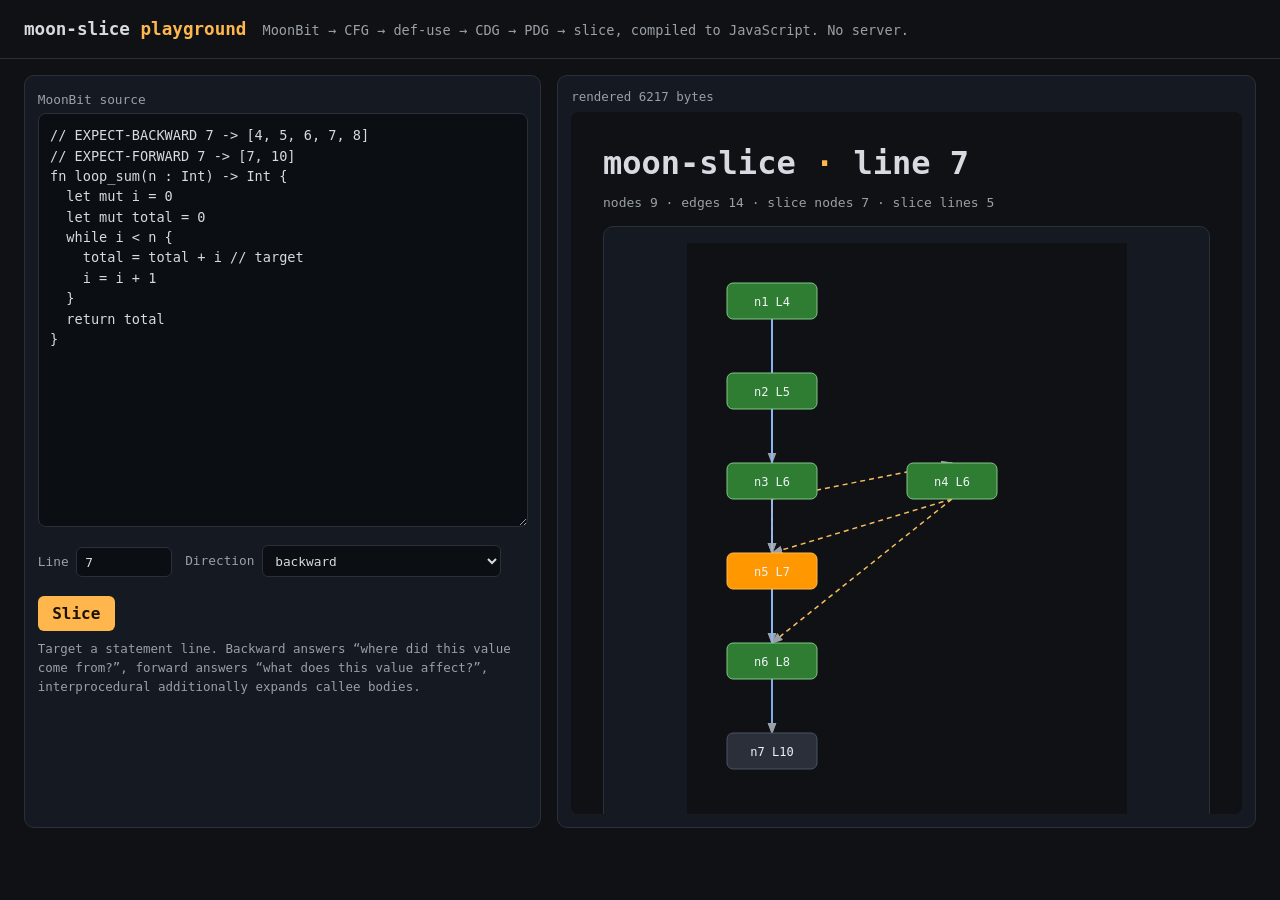
==== web/index.html @ 94f7b142 "feat: browser playground (MoonBit to JS, single-page UI)" ====
<!doctype html>
<html lang="en">
<head>
<meta charset="utf-8">
<meta name="viewport" content="width=device-width, initial-scale=1">
<title>moon-slice playground</title>
<style>
:root{--bg:#0f1115;--panel:#151922;--line:#2b2f3a;--text:#d7dae0;--muted:#9aa0a6;--accent:#ffb74d;--blue:#8ab4f8}
*{box-sizing:border-box}
body{margin:0;background:var(--bg);color:var(--text);font-family:ui-monospace,Menlo,Consolas,monospace}
header{display:flex;align-items:baseline;gap:1rem;padding:1.2rem 1.5rem;border-bottom:1px solid var(--line)}
header h1{margin:0;font-size:1.1rem}
header h1 span{color:var(--accent)}
header p{margin:0;color:var(--muted);font-size:.85rem}
main{display:grid;grid-template-columns:minmax(360px,42%) 1fr;gap:1rem;padding:1rem 1.5rem}
section{background:var(--panel);border:1px solid var(--line);border-radius:10px;padding:.8rem}
label{display:block;color:var(--muted);font-size:.8rem;margin:.2rem 0 .35rem}
textarea{width:100%;height:46vh;resize:vertical;background:#0b0e13;color:var(--text);border:1px solid var(--line);border-radius:8px;padding:.7rem;font:inherit;font-size:.85rem;line-height:1.5}
.controls{display:flex;flex-wrap:wrap;gap:.8rem;align-items:end;margin-top:.7rem}
.controls input,.controls select{background:#0b0e13;color:var(--text);border:1px solid var(--line);border-radius:6px;padding:.4rem .5rem;font:inherit}
.controls input[type=number]{width:6rem}
button{background:var(--accent);color:#1b1200;border:0;border-radius:6px;padding:.5rem .9rem;font:inherit;font-weight:700;cursor:pointer}
button:hover{filter:brightness(1.08)}
.hint{color:var(--muted);font-size:.78rem;margin:.6rem 0 0;line-height:1.5}
.right{display:flex;flex-direction:column;gap:.5rem}
.status{color:var(--muted);font-size:.78rem}
iframe{width:100%;height:78vh;border:0;border-radius:8px;background:#0f1115}
@media(max-width:900px){main{grid-template-columns:1fr}textarea{height:34vh}iframe{height:60vh}}
</style>
</head>
<body>
<header>
  <h1>moon-slice <span>playground</span></h1>
  <p>MoonBit → CFG → def-use → CDG → PDG → slice, compiled to JavaScript. No server.</p>
</header>
<main>
  <section class="left">
    <label for="source">MoonBit source</label>
    <textarea id="source" spellcheck="false">// EXPECT-BACKWARD 7 -> [4, 5, 6, 7, 8]
// EXPECT-FORWARD 7 -> [7, 10]
fn loop_sum(n : Int) -> Int {
  let mut i = 0
  let mut total = 0
  while i < n {
    total = total + i // target
    i = i + 1
  }
  return total
}
</textarea>
    <div class="controls">
      <label>Line <input id="line" type="number" value="7" min="1"></label>
      <label>Direction
        <select id="direction">
          <option value="backward">backward</option>
          <option value="forward">forward</option>
          <option value="interprocedural">interprocedural (backward)</option>
        </select>
      </label>
      <button id="run">Slice</button>
    </div>
    <p class="hint">Target a statement line. Backward answers “where did this value come from?”, forward answers “what does this value affect?”, interprocedural additionally expands callee bodies.</p>
  </section>
  <section class="right">
    <div class="status" id="status">loading engine…</div>
    <iframe id="out" title="moon-slice report"></iframe>
  </section>
</main>
<script>
  globalThis.moonSliceReadInput = () => [
    document.getElementById('direction').value,
    document.getElementById('line').value,
    document.getElementById('source').value,
  ].join('@@MOONSLICE@@');

  globalThis.moonSliceWriteOutput = (html) => {
    document.getElementById('out').srcdoc = html;
    document.getElementById('status').textContent = 'rendered ' + html.length + ' bytes';
  };

  function run() {
    const old = document.getElementById('engine');
    if (old) old.remove();
    document.getElementById('status').textContent = 'running…';
    const s = document.createElement('script');
    s.id = 'engine';
    s.src = 'moon-slice.js?t=' + Date.now();
    s.onerror = () => {
      document.getElementById('status').textContent = 'failed to load moon-slice.js — run bash web/build.sh';
    };
    document.body.appendChild(s);
  }

  document.getElementById('run').addEventListener('click', run);
  window.addEventListener('DOMContentLoaded', run);
</script>
</body>
</html>
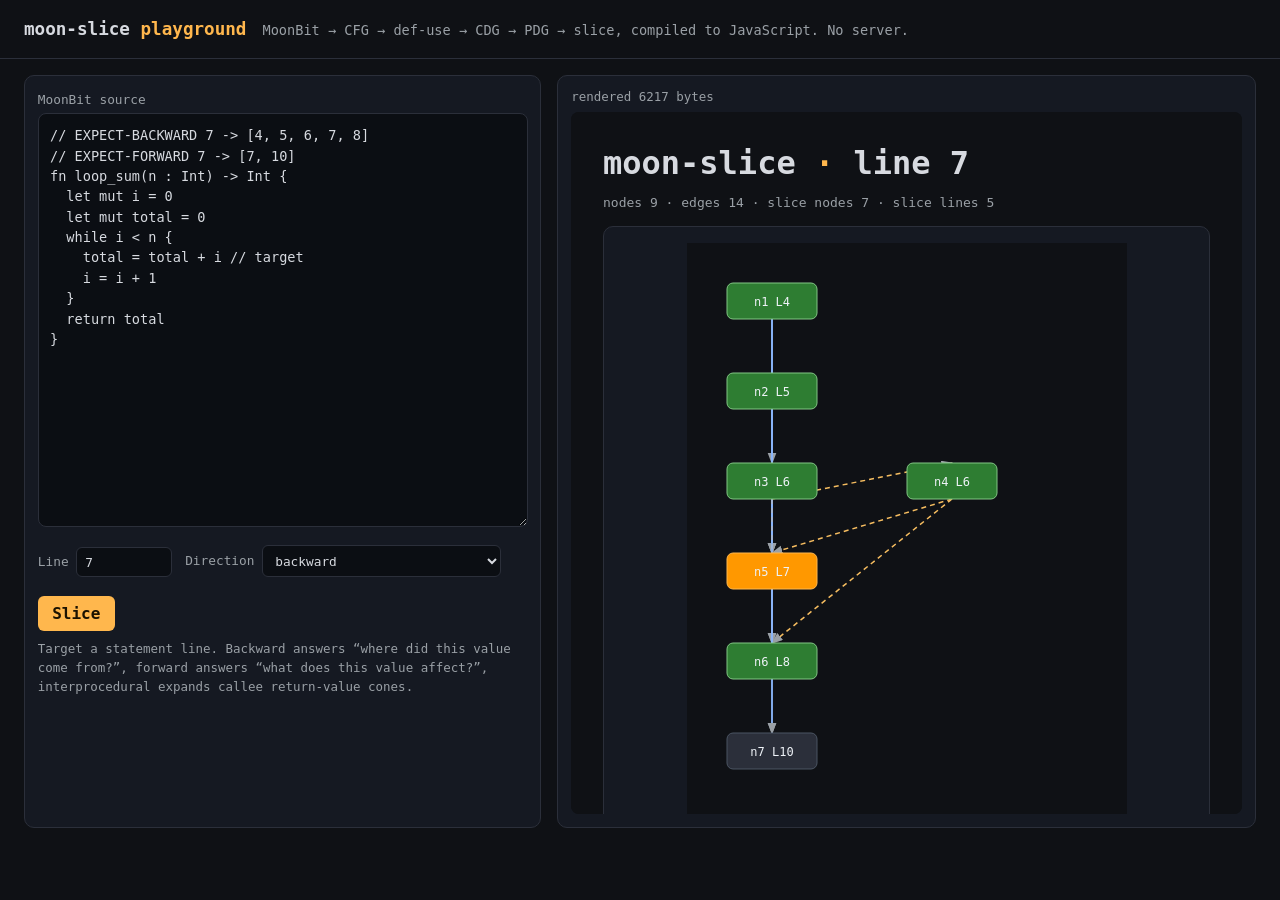
==== commit b183c3fa: "feat: return-cone interprocedural slicing and precise docs" ====
--- a/web/index.html
+++ b/web/index.html
@@ -59,7 +59,7 @@
       </label>
       <button id="run">Slice</button>
     </div>
-    <p class="hint">Target a statement line. Backward answers “where did this value come from?”, forward answers “what does this value affect?”, interprocedural additionally expands callee bodies.</p>
+    <p class="hint">Target a statement line. Backward answers “where did this value come from?”, forward answers “what does this value affect?”, interprocedural expands callee return-value cones.</p>
   </section>
   <section class="right">
     <div class="status" id="status">loading engine…</div>
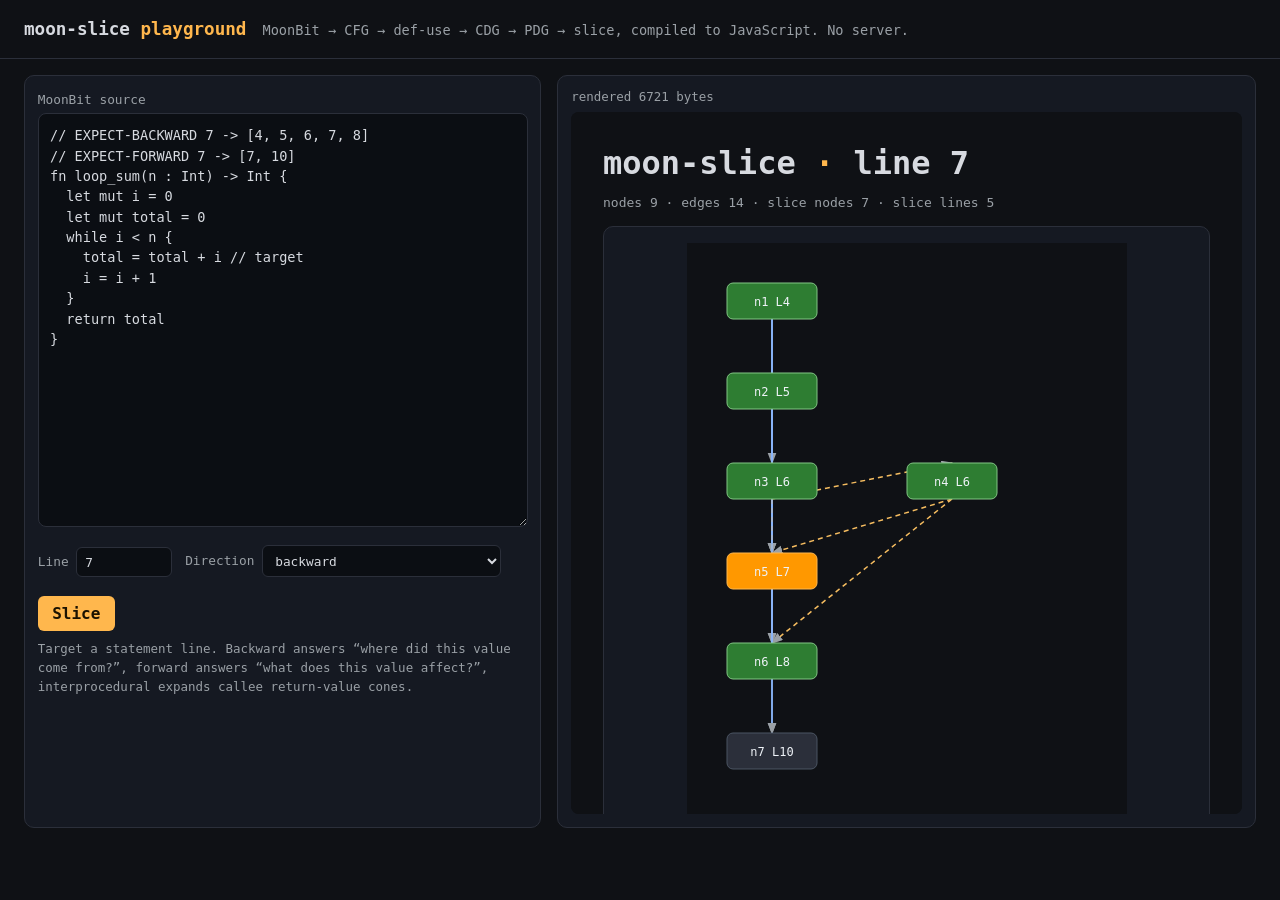
==== commit 5bd1e4b6: "fix: harden analysis, report escaping, CLI errors and playground Review findings, each with a regres" ====
--- a/web/index.html
+++ b/web/index.html
@@ -62,34 +62,56 @@
     <p class="hint">Target a statement line. Backward answers “where did this value come from?”, forward answers “what does this value affect?”, interprocedural expands callee return-value cones.</p>
   </section>
   <section class="right">
-    <div class="status" id="status">loading engine…</div>
+    <div class="status" id="status" role="status" aria-live="polite">loading engine…</div>
     <iframe id="out" title="moon-slice report"></iframe>
+    <iframe id="engine" title="analysis engine" aria-hidden="true" hidden></iframe>
   </section>
 </main>
 <script>
-  globalThis.moonSliceReadInput = () => [
-    document.getElementById('direction').value,
-    document.getElementById('line').value,
-    document.getElementById('source').value,
-  ].join('@@MOONSLICE@@');
+  let runSerial = 0;
 
-  globalThis.moonSliceWriteOutput = (html) => {
+  function currentInput() {
+    return {
+      direction: document.getElementById('direction').value,
+      line: document.getElementById('line').value,
+      source: document.getElementById('source').value,
+    };
+  }
+
+  function run() {
+    const serial = ++runSerial;
+    const old = document.getElementById('engine');
+    if (old) old.remove();
+    const status = document.getElementById('status');
+    status.textContent = 'running…';
+    const frame = document.createElement('iframe');
+    frame.id = 'engine';
+    frame.title = 'analysis engine';
+    frame.hidden = true;
+    const input = currentInput();
+    const token = String(serial);
+    const closeTag = '<' + '/script>';
+    frame.srcdoc = `<!doctype html><script>
+      globalThis.moonSliceReadInput = () => parent.moonSliceReadInput(${JSON.stringify(token)});
+      globalThis.moonSliceWriteOutput = (html) => parent.moonSliceWriteOutput(${JSON.stringify(token)}, html);
+    ${closeTag}<script src="moon-slice.js?run=${serial}">${closeTag}`;
+    frame.onerror = () => {
+      if (serial === runSerial) status.textContent = 'failed to load moon-slice.js — run bash web/build.sh';
+    };
+    document.querySelector('.right').appendChild(frame);
+  }
+
+  globalThis.moonSliceReadInput = (token) => {
+    if (token !== String(runSerial)) return 'backward\n0\n';
+    const input = currentInput();
+    return input.direction + '\n' + input.line + '\n' + input.source;
+  };
+
+  globalThis.moonSliceWriteOutput = (token, html) => {
+    if (token !== String(runSerial)) return;
     document.getElementById('out').srcdoc = html;
     document.getElementById('status').textContent = 'rendered ' + html.length + ' bytes';
   };
-
-  function run() {
-    const old = document.getElementById('engine');
-    if (old) old.remove();
-    document.getElementById('status').textContent = 'running…';
-    const s = document.createElement('script');
-    s.id = 'engine';
-    s.src = 'moon-slice.js?t=' + Date.now();
-    s.onerror = () => {
-      document.getElementById('status').textContent = 'failed to load moon-slice.js — run bash web/build.sh';
-    };
-    document.body.appendChild(s);
-  }
 
   document.getElementById('run').addEventListener('click', run);
   window.addEventListener('DOMContentLoaded', run);
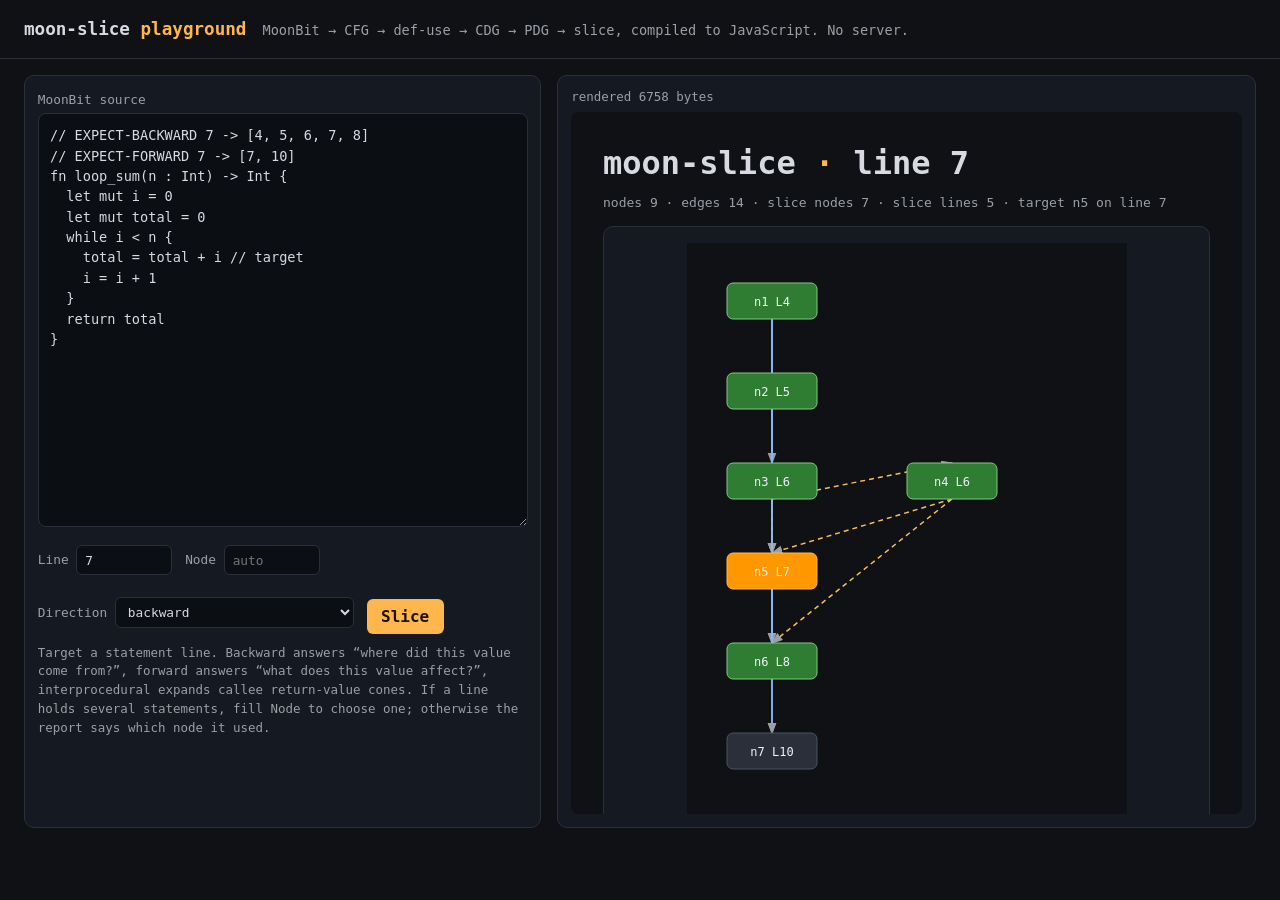
==== commit 94283d49: "release: 0.3.0 precision oracle, target selection, linear hot paths Accuracy - Add an independent pr" ====
--- a/web/index.html
+++ b/web/index.html
@@ -50,6 +50,7 @@
 </textarea>
     <div class="controls">
       <label>Line <input id="line" type="number" value="7" min="1"></label>
+      <label>Node <input id="node" type="number" min="0" placeholder="auto" title="Optional: pick a specific node id when several statements share a line"></label>
       <label>Direction
         <select id="direction">
           <option value="backward">backward</option>
@@ -59,7 +60,7 @@
       </label>
       <button id="run">Slice</button>
     </div>
-    <p class="hint">Target a statement line. Backward answers “where did this value come from?”, forward answers “what does this value affect?”, interprocedural expands callee return-value cones.</p>
+    <p class="hint">Target a statement line. Backward answers “where did this value come from?”, forward answers “what does this value affect?”, interprocedural expands callee return-value cones. If a line holds several statements, fill Node to choose one; otherwise the report says which node it used.</p>
   </section>
   <section class="right">
     <div class="status" id="status" role="status" aria-live="polite">loading engine…</div>
@@ -74,6 +75,7 @@
     return {
       direction: document.getElementById('direction').value,
       line: document.getElementById('line').value,
+      node: document.getElementById('node').value,
       source: document.getElementById('source').value,
     };
   }
@@ -102,9 +104,9 @@
   }
 
   globalThis.moonSliceReadInput = (token) => {
-    if (token !== String(runSerial)) return 'backward\n0\n';
+    if (token !== String(runSerial)) return 'backward\n0\n\n';
     const input = currentInput();
-    return input.direction + '\n' + input.line + '\n' + input.source;
+    return input.direction + '\n' + input.line + '\n' + input.node + '\n' + input.source;
   };
 
   globalThis.moonSliceWriteOutput = (token, html) => {
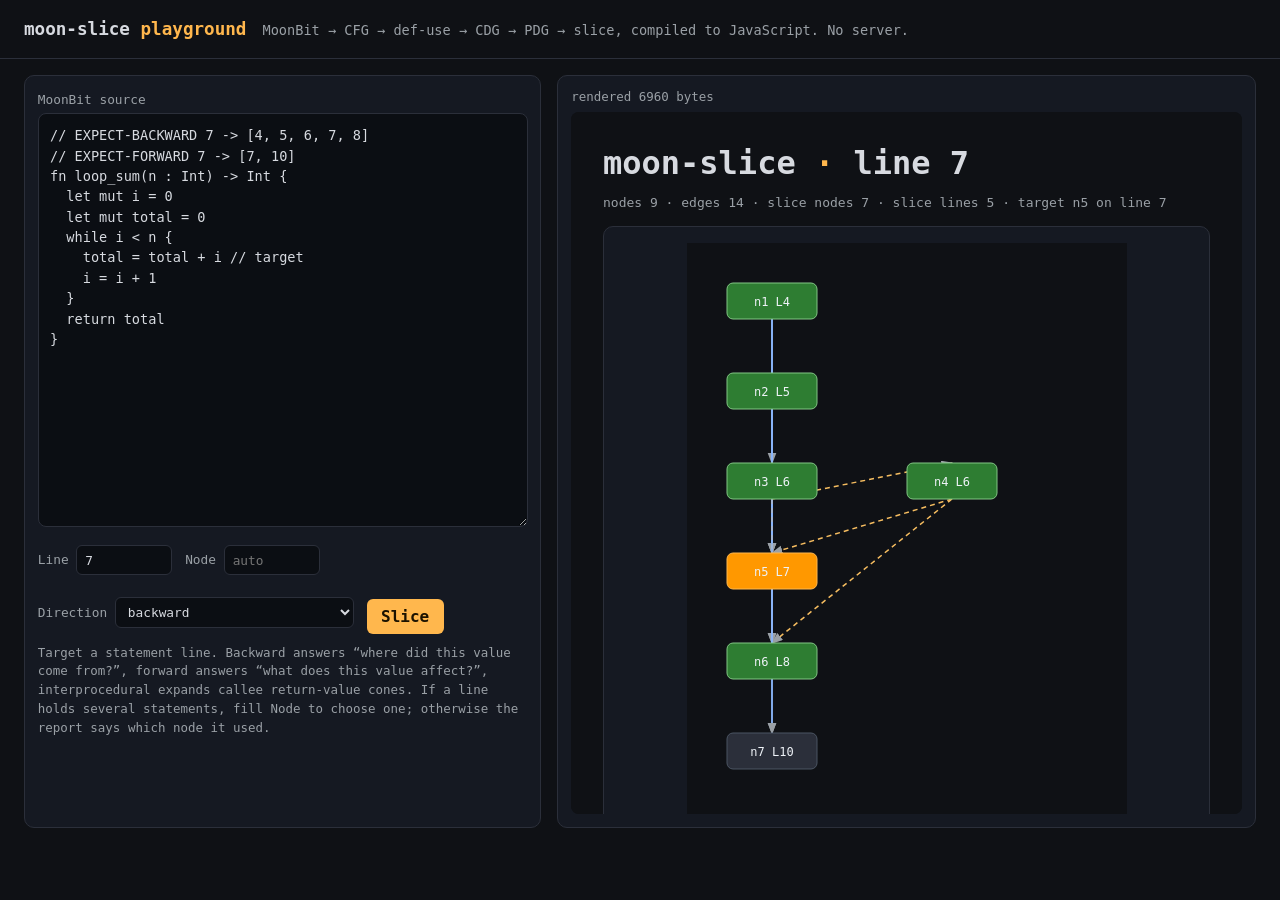
==== commit 87165271: "fix: analyse impl methods, restore sound interprocedural cone, harden edges Fixes from an adversaria" ====
--- a/web/index.html
+++ b/web/index.html
@@ -90,13 +90,16 @@
     frame.id = 'engine';
     frame.title = 'analysis engine';
     frame.hidden = true;
+    // The engine URL is stable on purpose: a fresh iframe gives each run a
+    // fresh global scope, while the stable URL lets the browser reuse its
+    // cached copy of the 10 MB bundle instead of re-downloading it per click.
     const input = currentInput();
     const token = String(serial);
     const closeTag = '<' + '/script>';
     frame.srcdoc = `<!doctype html><script>
       globalThis.moonSliceReadInput = () => parent.moonSliceReadInput(${JSON.stringify(token)});
       globalThis.moonSliceWriteOutput = (html) => parent.moonSliceWriteOutput(${JSON.stringify(token)}, html);
-    ${closeTag}<script src="moon-slice.js?run=${serial}">${closeTag}`;
+    ${closeTag}<script src="moon-slice.js?v=4">${closeTag}`;
     frame.onerror = () => {
       if (serial === runSerial) status.textContent = 'failed to load moon-slice.js — run bash web/build.sh';
     };
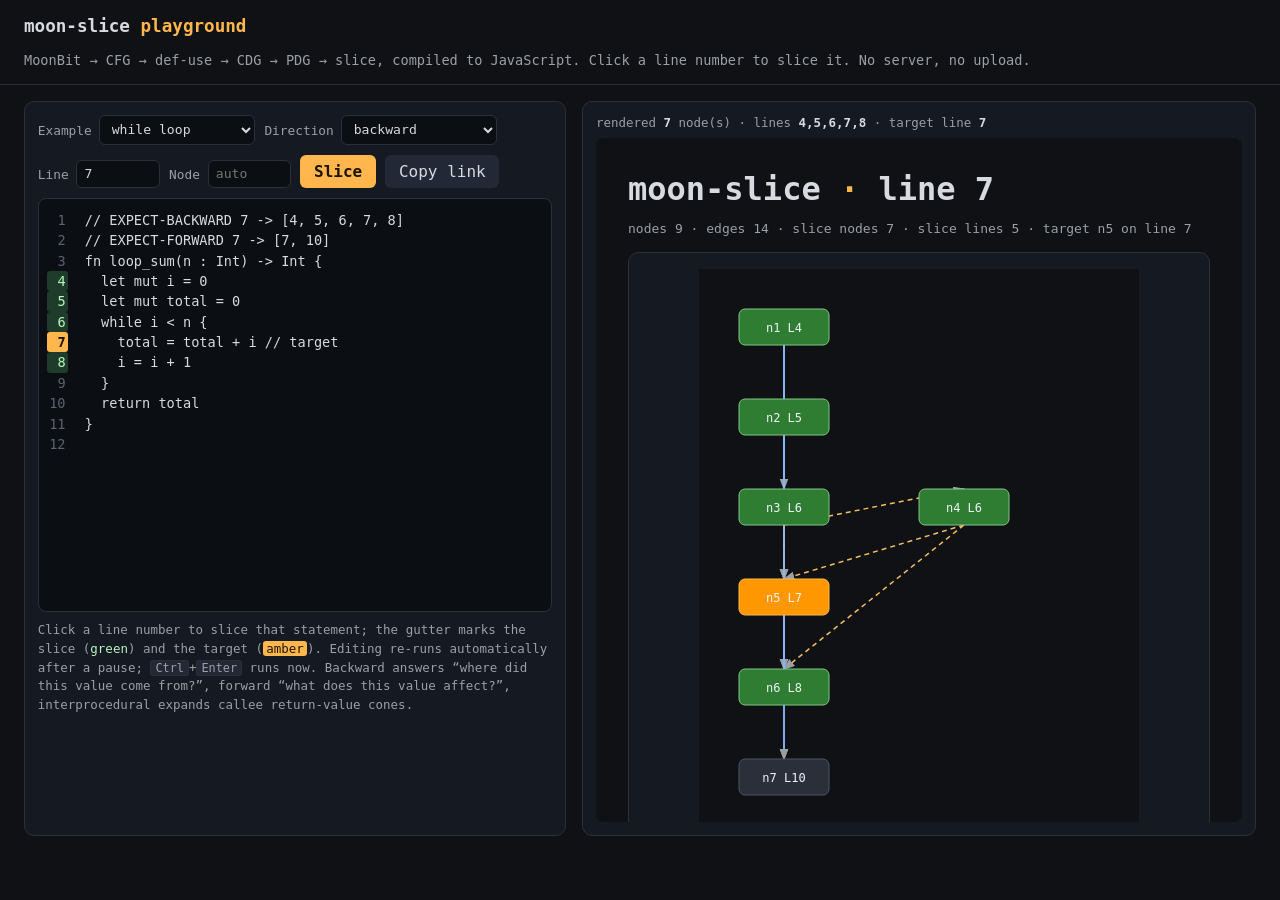
==== commit 965e36c4: "Release 0.6.0: package liveness, click-to-slice playground unused --dir D answers the question dead " ====
--- a/web/index.html
+++ b/web/index.html
@@ -5,62 +5,73 @@
 <meta name="viewport" content="width=device-width, initial-scale=1">
 <title>moon-slice playground</title>
 <style>
-:root{--bg:#0f1115;--panel:#151922;--line:#2b2f3a;--text:#d7dae0;--muted:#9aa0a6;--accent:#ffb74d;--blue:#8ab4f8}
+:root{--bg:#0f1115;--panel:#151922;--line:#2b2f3a;--text:#d7dae0;--muted:#9aa0a6;--accent:#ffb74d;--blue:#8ab4f8;--hit:#1f3b2a;--hitfg:#b7f7c1}
 *{box-sizing:border-box}
 body{margin:0;background:var(--bg);color:var(--text);font-family:ui-monospace,Menlo,Consolas,monospace}
-header{display:flex;align-items:baseline;gap:1rem;padding:1.2rem 1.5rem;border-bottom:1px solid var(--line)}
+header{display:flex;align-items:baseline;gap:1rem;padding:1rem 1.5rem;border-bottom:1px solid var(--line);flex-wrap:wrap}
 header h1{margin:0;font-size:1.1rem}
 header h1 span{color:var(--accent)}
 header p{margin:0;color:var(--muted);font-size:.85rem}
-main{display:grid;grid-template-columns:minmax(360px,42%) 1fr;gap:1rem;padding:1rem 1.5rem}
+main{display:grid;grid-template-columns:minmax(380px,44%) 1fr;gap:1rem;padding:1rem 1.5rem}
 section{background:var(--panel);border:1px solid var(--line);border-radius:10px;padding:.8rem}
 label{display:block;color:var(--muted);font-size:.8rem;margin:.2rem 0 .35rem}
-textarea{width:100%;height:46vh;resize:vertical;background:#0b0e13;color:var(--text);border:1px solid var(--line);border-radius:8px;padding:.7rem;font:inherit;font-size:.85rem;line-height:1.5}
-.controls{display:flex;flex-wrap:wrap;gap:.8rem;align-items:end;margin-top:.7rem}
-.controls input,.controls select{background:#0b0e13;color:var(--text);border:1px solid var(--line);border-radius:6px;padding:.4rem .5rem;font:inherit}
-.controls input[type=number]{width:6rem}
-button{background:var(--accent);color:#1b1200;border:0;border-radius:6px;padding:.5rem .9rem;font:inherit;font-weight:700;cursor:pointer}
+.toolbar{display:flex;flex-wrap:wrap;gap:.6rem;align-items:end;margin-bottom:.6rem}
+.toolbar label{margin:0}
+select,input[type=number]{background:#0b0e13;color:var(--text);border:1px solid var(--line);border-radius:6px;padding:.35rem .45rem;font:inherit;font-size:.82rem}
+input[type=number]{width:5.2rem}
+button{background:var(--accent);color:#1b1200;border:0;border-radius:6px;padding:.45rem .85rem;font:inherit;font-weight:700;cursor:pointer}
+button.ghost{background:#222836;color:var(--text);font-weight:400}
 button:hover{filter:brightness(1.08)}
+.editor{display:flex;border:1px solid var(--line);border-radius:8px;background:#0b0e13;overflow:hidden;height:46vh}
+.gutter{flex:0 0 auto;overflow:hidden;padding:.7rem .35rem .7rem .5rem;text-align:right;color:#5c6370;font-size:.85rem;line-height:1.5;user-select:none}
+.gutter i{display:block;font-style:normal;padding:0 .15rem;border-radius:3px;cursor:pointer}
+.gutter i:hover{color:var(--text);background:#1b2130}
+.gutter i.hit{color:var(--hitfg);background:var(--hit)}
+.gutter i.target{background:var(--accent);color:#1b1200;font-weight:700}
+textarea{flex:1 1 auto;width:100%;border:0;outline:0;resize:none;background:transparent;color:var(--text);padding:.7rem;font:inherit;font-size:.85rem;line-height:1.5;white-space:pre;overflow:auto}
 .hint{color:var(--muted);font-size:.78rem;margin:.6rem 0 0;line-height:1.5}
+.hint kbd{background:#222836;border:1px solid var(--line);border-radius:3px;padding:0 .25rem;font-size:.95em}
 .right{display:flex;flex-direction:column;gap:.5rem}
-.status{color:var(--muted);font-size:.78rem}
-iframe{width:100%;height:78vh;border:0;border-radius:8px;background:#0f1115}
-@media(max-width:900px){main{grid-template-columns:1fr}textarea{height:34vh}iframe{height:60vh}}
+.status{color:var(--muted);font-size:.78rem;min-height:1.1em}
+.status b{color:var(--text);font-weight:600}
+iframe{width:100%;height:76vh;border:0;border-radius:8px;background:#0f1115}
+@media(max-width:900px){main{grid-template-columns:1fr}.editor{height:34vh}iframe{height:60vh}}
 </style>
 </head>
 <body>
 <header>
   <h1>moon-slice <span>playground</span></h1>
-  <p>MoonBit → CFG → def-use → CDG → PDG → slice, compiled to JavaScript. No server.</p>
+  <p>MoonBit → CFG → def-use → CDG → PDG → slice, compiled to JavaScript. Click a line number to slice it. No server, no upload.</p>
 </header>
 <main>
   <section class="left">
-    <label for="source">MoonBit source</label>
-    <textarea id="source" spellcheck="false">// EXPECT-BACKWARD 7 -> [4, 5, 6, 7, 8]
-// EXPECT-FORWARD 7 -> [7, 10]
-fn loop_sum(n : Int) -> Int {
-  let mut i = 0
-  let mut total = 0
-  while i < n {
-    total = total + i // target
-    i = i + 1
-  }
-  return total
-}
-</textarea>
-    <div class="controls">
-      <label>Line <input id="line" type="number" value="7" min="1"></label>
-      <label>Node <input id="node" type="number" min="0" placeholder="auto" title="Optional: pick a specific node id when several statements share a line"></label>
+    <div class="toolbar">
+      <label>Example
+        <select id="example">
+          <option value="while">while loop</option>
+          <option value="match">match arms</option>
+          <option value="dead">dead stores</option>
+          <option value="interproc">interprocedural</option>
+          <option value="shadow">shadowing</option>
+        </select>
+      </label>
       <label>Direction
         <select id="direction">
           <option value="backward">backward</option>
           <option value="forward">forward</option>
-          <option value="interprocedural">interprocedural (backward)</option>
+          <option value="interprocedural">interprocedural</option>
         </select>
       </label>
+      <label>Line <input id="line" type="number" value="7" min="1"></label>
+      <label>Node <input id="node" type="number" min="0" placeholder="auto" title="Optional: pick a specific node id when several statements share a line"></label>
       <button id="run">Slice</button>
+      <button id="link" class="ghost" title="Copy a link that reopens this exact example">Copy link</button>
     </div>
-    <p class="hint">Target a statement line. Backward answers “where did this value come from?”, forward answers “what does this value affect?”, interprocedural expands callee return-value cones. If a line holds several statements, fill Node to choose one; otherwise the report says which node it used.</p>
+    <div class="editor">
+      <div class="gutter" id="gutter" aria-hidden="true"></div>
+      <textarea id="source" spellcheck="false" aria-label="MoonBit source"></textarea>
+    </div>
+    <p class="hint">Click a line number to slice that statement; the gutter marks the slice (<span style="color:var(--hitfg)">green</span>) and the target (<span style="background:var(--accent);color:#1b1200;padding:0 .2rem;border-radius:3px">amber</span>). Editing re-runs automatically after a pause; <kbd>Ctrl</kbd>+<kbd>Enter</kbd> runs now. Backward answers “where did this value come from?”, forward “what does this value affect?”, interprocedural expands callee return-value cones.</p>
   </section>
   <section class="right">
     <div class="status" id="status" role="status" aria-live="polite">loading engine…</div>
@@ -69,22 +80,87 @@
   </section>
 </main>
 <script>
+  const EXAMPLES = {
+    while: {
+      line: 7,
+      source: "// EXPECT-BACKWARD 7 -> [4, 5, 6, 7, 8]\n// EXPECT-FORWARD 7 -> [7, 10]\nfn loop_sum(n : Int) -> Int {\n  let mut i = 0\n  let mut total = 0\n  while i < n {\n    total = total + i // target\n    i = i + 1\n  }\n  return total\n}\n",
+    },
+    match: {
+      line: 7,
+      source: "// EXPECT-BACKWARD 7 -> [5, 7]\n// EXPECT-FORWARD 7 -> [7, 10]\nfn classify(code : Int) -> Int {\n  let mut label = 0\n  match code {\n    0 => { label = 10 }\n    1 => { label = 20 } // target\n    _ => { label = 30 }\n  }\n  return label\n}\n",
+    },
+    dead: {
+      line: 6,
+      source: "// dead stores: lines 3 and 4 are overwritten before any read\nfn dead_store() -> Int {\n  let mut cache = 1\n  cache = 2\n  cache = 3\n  cache = cache + 4 // target\n  let result = cache * 2\n  return result\n}\n",
+    },
+    interproc: {
+      line: 12,
+      direction: "interprocedural",
+      source: "fn inc(x : Int) -> Int {\n  x + 1\n}\n\nfn twice(x : Int) -> Int {\n  let a = inc(x)\n  let b = inc(a)\n  b\n}\n\nfn main_fn(x : Int) -> Int {\n  twice(x) // target\n}\n",
+    },
+    shadow: {
+      line: 5,
+      source: "// `a` on line 3 is shadowed on line 4 and never read\nfn shadow() -> Int {\n  let a = 1\n  let a = 2\n  return a // target\n}\n",
+    },
+  };
+
+  const $ = (id) => document.getElementById(id);
+  const gutter = $('gutter');
+  const source = $('source');
+  const lineInput = $('line');
+  const nodeInput = $('node');
+  const out = $('out');
+  const status = $('status');
   let runSerial = 0;
+  let liveTimer = 0;
+  let sliceLines = [];
+  let targetLine = 0;
 
   function currentInput() {
     return {
-      direction: document.getElementById('direction').value,
-      line: document.getElementById('line').value,
-      node: document.getElementById('node').value,
-      source: document.getElementById('source').value,
+      direction: $('direction').value,
+      line: lineInput.value,
+      node: nodeInput.value,
+      source: source.value,
     };
   }
+
+  // --- gutter -------------------------------------------------------------
+
+  function paintGutter() {
+    const count = source.value.split('\n').length;
+    const target = Number(lineInput.value) || 0;
+    let html = '';
+    for (let n = 1; n <= count; n++) {
+      const classes = [];
+      if (sliceLines.includes(n)) classes.push('hit');
+      if (n === target) classes.push('target');
+      html += `<i class="${classes.join(' ')}" data-line="${n}">${n}</i>`;
+    }
+    gutter.innerHTML = html;
+    gutter.scrollTop = source.scrollTop;
+  }
+
+  gutter.addEventListener('click', (event) => {
+    const node = event.target.closest('i[data-line]');
+    if (!node) return;
+    lineInput.value = node.dataset.line;
+    nodeInput.value = '';
+    run();
+  });
+  source.addEventListener('scroll', () => { gutter.scrollTop = source.scrollTop; });
+  source.addEventListener('input', () => {
+    paintGutter();
+    clearTimeout(liveTimer);
+    liveTimer = setTimeout(run, 450);
+  });
+
+  // --- run loop -----------------------------------------------------------
 
   function run() {
     const serial = ++runSerial;
-    const old = document.getElementById('engine');
+    const old = $('engine');
     if (old) old.remove();
-    const status = document.getElementById('status');
     status.textContent = 'running…';
     const frame = document.createElement('iframe');
     frame.id = 'engine';
@@ -93,13 +169,12 @@
     // The engine URL is stable on purpose: a fresh iframe gives each run a
     // fresh global scope, while the stable URL lets the browser reuse its
     // cached copy of the 10 MB bundle instead of re-downloading it per click.
-    const input = currentInput();
     const token = String(serial);
     const closeTag = '<' + '/script>';
     frame.srcdoc = `<!doctype html><script>
       globalThis.moonSliceReadInput = () => parent.moonSliceReadInput(${JSON.stringify(token)});
       globalThis.moonSliceWriteOutput = (html) => parent.moonSliceWriteOutput(${JSON.stringify(token)}, html);
-    ${closeTag}<script src="moon-slice.js?v=4">${closeTag}`;
+    ${closeTag}<script src="moon-slice.js?v=5">${closeTag}`;
     frame.onerror = () => {
       if (serial === runSerial) status.textContent = 'failed to load moon-slice.js — run bash web/build.sh';
     };
@@ -114,11 +189,92 @@
 
   globalThis.moonSliceWriteOutput = (token, html) => {
     if (token !== String(runSerial)) return;
-    document.getElementById('out').srcdoc = html;
-    document.getElementById('status').textContent = 'rendered ' + html.length + ' bytes';
+    // Which run owns the panel. The load event fires later, and by then a newer
+    // run may already be in flight; the serial is what keeps a late load from
+    // repainting the gutter or the status with a stale result.
+    out.dataset.serial = token;
+    out.srcdoc = html;
+    status.textContent = 'rendered ' + html.length + ' bytes';
   };
 
-  document.getElementById('run').addEventListener('click', run);
+  // The report embeds its own machine-readable result. Reading it back is what
+  // turns the gutter into a slice map; it is also why the report can be opened
+  // on its own without losing information.
+  out.addEventListener('load', () => {
+    if (out.dataset.serial !== String(runSerial)) return;
+    let result = null;
+    try {
+      const el = out.contentDocument && out.contentDocument.getElementById('moon-slice-result');
+      if (el) result = JSON.parse(el.textContent);
+    } catch (error) {
+      result = null;
+    }
+    if (!result) return;
+    sliceLines = Array.isArray(result.lines) ? result.lines : [];
+    targetLine = result.target && result.target.line ? result.target.line : 0;
+    lineInput.value = String(targetLine || lineInput.value);
+    paintGutter();
+    const nodes = Array.isArray(result.nodes) ? result.nodes.length : 0;
+    status.innerHTML = 'rendered <b>' + nodes + '</b> node(s) · lines <b>' +
+      (sliceLines.length ? sliceLines.join(',') : 'none') +
+      '</b> · target line <b>' + targetLine + '</b>';
+  });
+
+  // --- examples, links, keys ---------------------------------------------
+
+  function load(name, keepLine) {
+    const example = EXAMPLES[name] || EXAMPLES.while;
+    source.value = example.source;
+    if (example.direction) $('direction').value = example.direction;
+    if (!keepLine) lineInput.value = String(example.line);
+    nodeInput.value = '';
+    sliceLines = [];
+    paintGutter();
+    run();
+  }
+
+  $('example').addEventListener('change', (event) => load(event.target.value));
+  $('direction').addEventListener('change', run);
+  $('run').addEventListener('click', run);
+  lineInput.addEventListener('change', run);
+  document.addEventListener('keydown', (event) => {
+    if ((event.ctrlKey || event.metaKey) && event.key === 'Enter') {
+      event.preventDefault();
+      run();
+    }
+  });
+  $('link').addEventListener('click', async () => {
+    const input = currentInput();
+    const payload = encodeURIComponent(JSON.stringify({
+      s: input.source, l: Number(input.line) || 1, d: input.direction,
+    }));
+    const url = location.origin + location.pathname + '#s=' + payload;
+    history.replaceState(null, '', '#s=' + payload);
+    try {
+      await navigator.clipboard.writeText(url);
+      status.innerHTML = 'link copied · ' + status.innerHTML;
+    } catch (error) {
+      status.innerHTML = 'link in the address bar · ' + status.innerHTML;
+    }
+  });
+
+  function fromHash() {
+    const hash = location.hash || '';
+    if (!hash.startsWith('#s=')) return false;
+    try {
+      const state = JSON.parse(decodeURIComponent(hash.slice(3)));
+      if (typeof state.s !== 'string') return false;
+      source.value = state.s;
+      lineInput.value = String(state.l || 1);
+      if (state.d) $('direction').value = state.d;
+      return true;
+    } catch (error) {
+      return false;
+    }
+  }
+
+  if (!fromHash()) source.value = EXAMPLES.while.source;
+  paintGutter();
   window.addEventListener('DOMContentLoaded', run);
 </script>
 </body>
